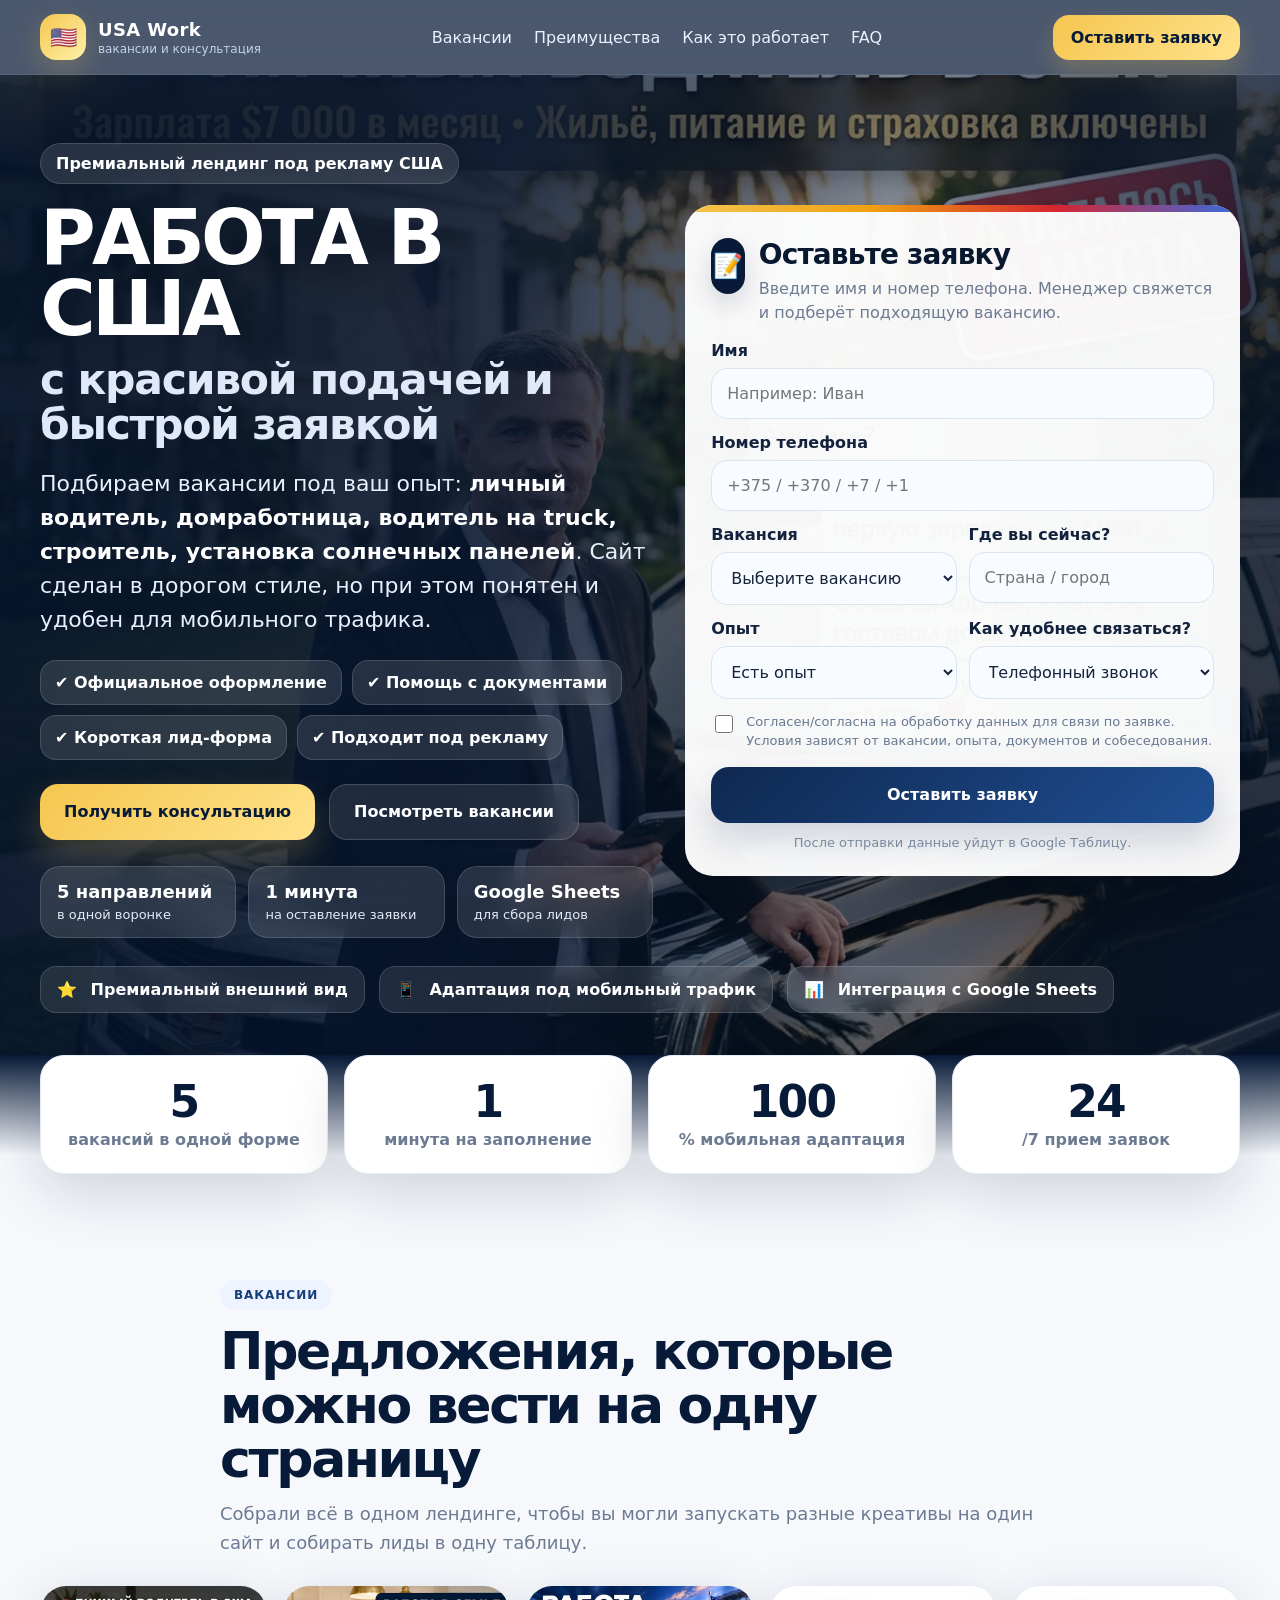
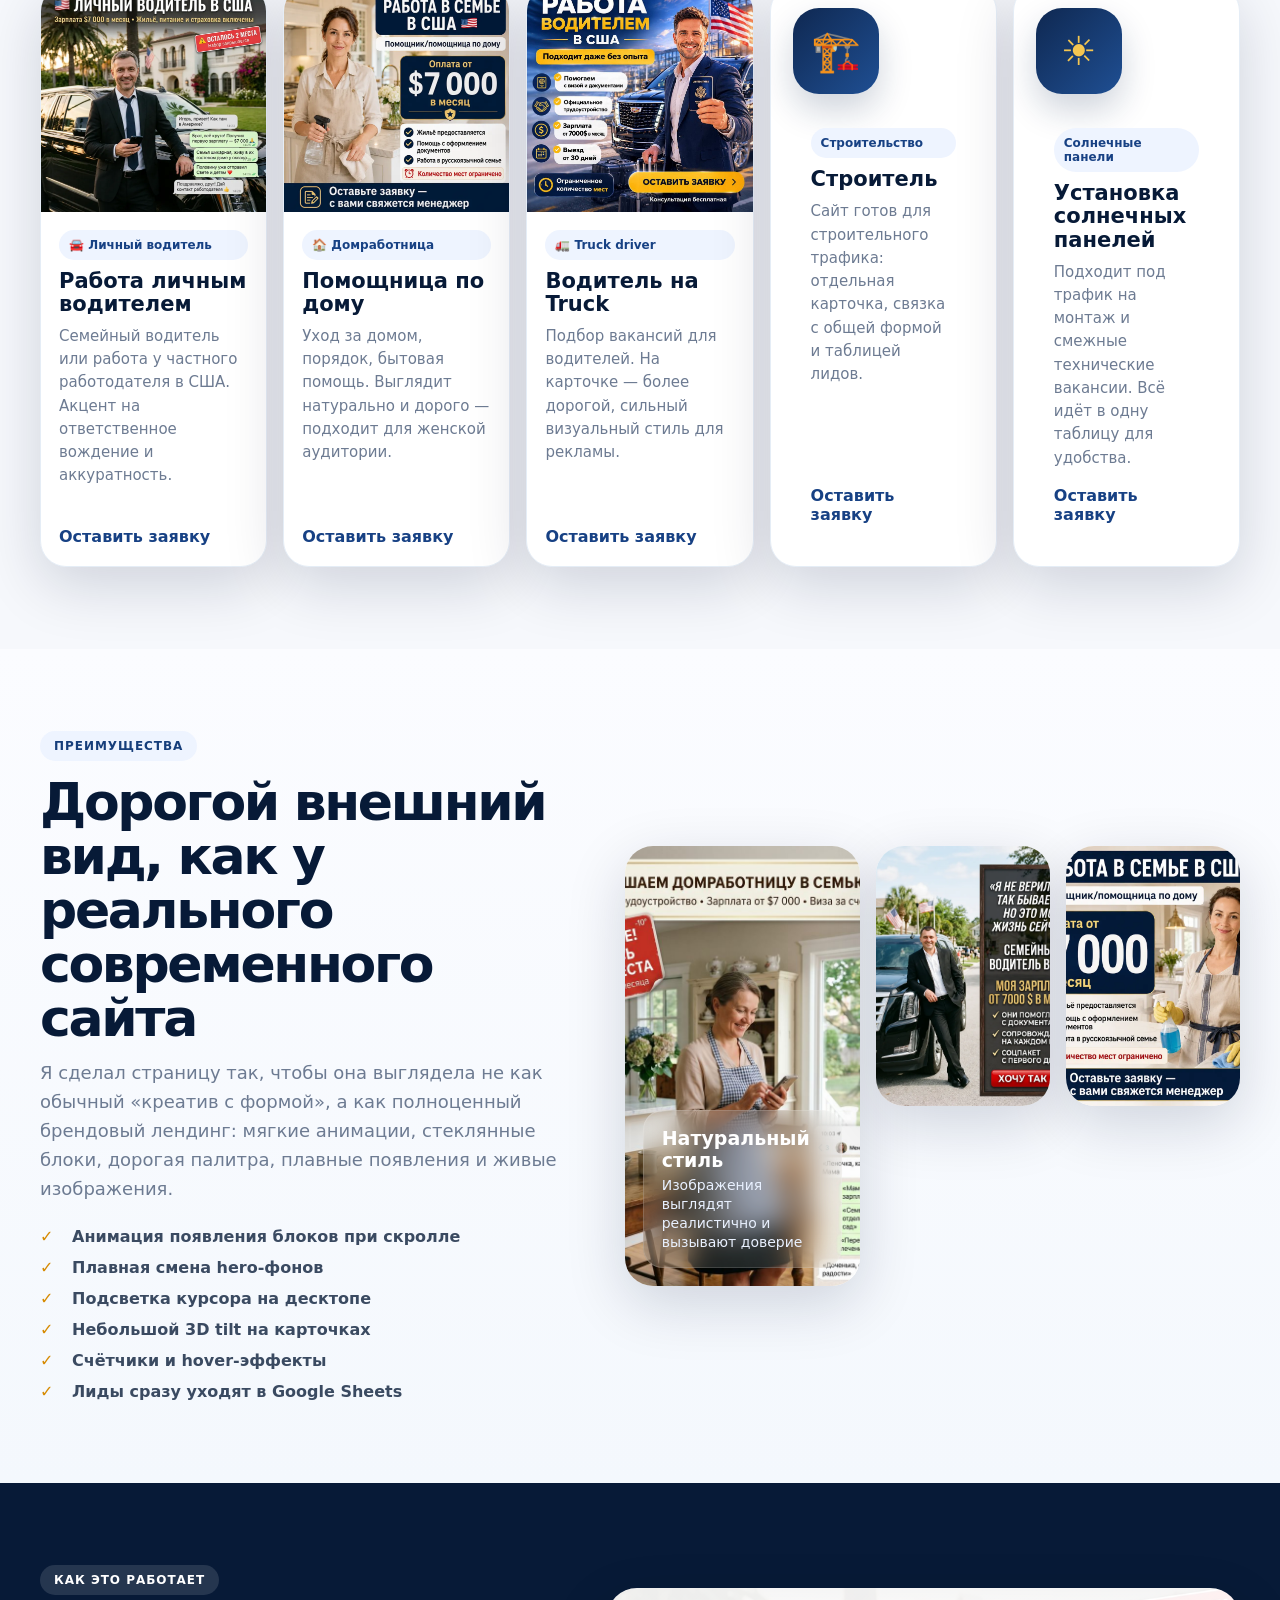
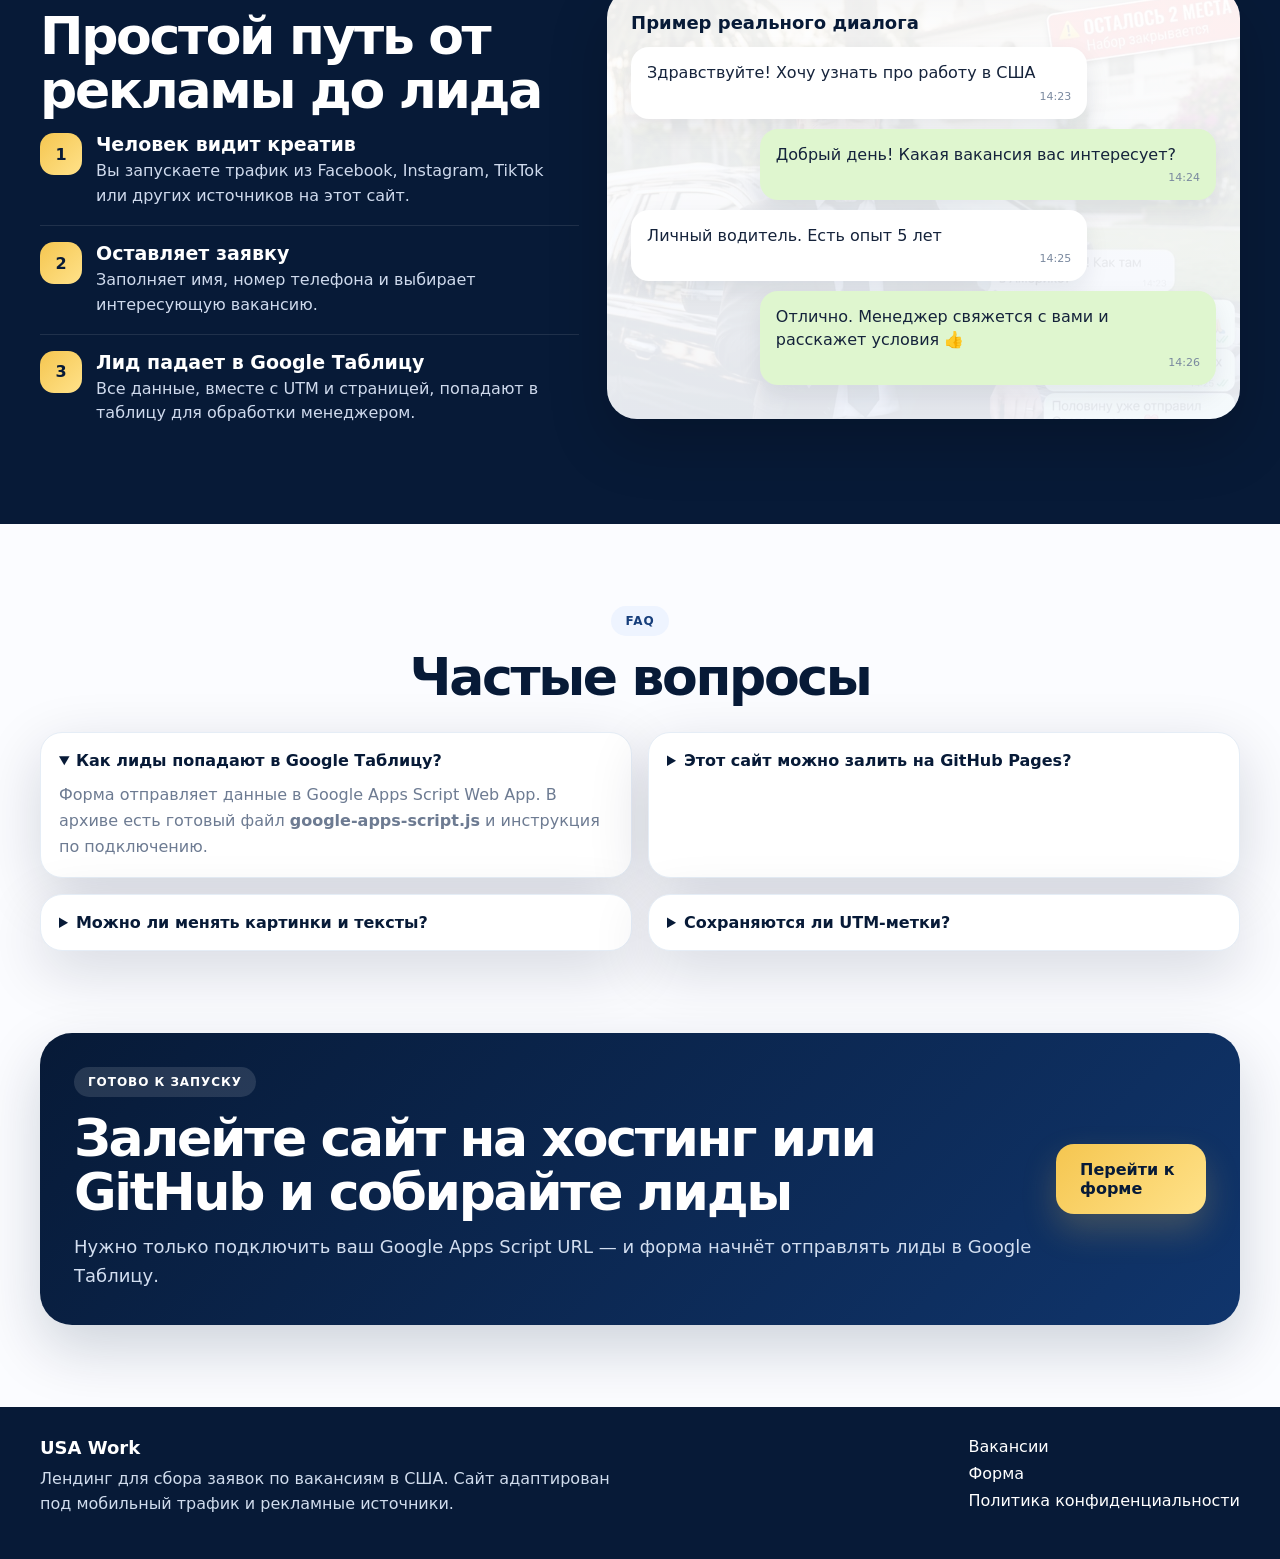
==== index.html @ 78b1ca59 "Add files via upload" ====
<!doctype html>
<html lang="ru">
<head>
  <meta charset="utf-8">
  <meta name="viewport" content="width=device-width, initial-scale=1">
  <title>USA Work — Работа в США с сопровождением</title>
  <meta name="description" content="Работа в США: личный водитель, домработница, водитель на truck, строитель, установка солнечных панелей. Оставьте заявку — менеджер свяжется с вами.">
  <meta name="theme-color" content="#071a37">
  <meta property="og:title" content="USA Work — Работа в США">
  <meta property="og:description" content="Короткая заявка: имя и телефон. Менеджер свяжется и подберёт вакансию.">
  <meta property="og:type" content="website">
  <meta property="og:image" content="assets/hero-driver-chat.webp">
  <link rel="icon" href="assets/favicon.svg" type="image/svg+xml">
  <link rel="preload" href="assets/hero-driver-chat.webp" as="image">
  <link rel="preload" href="assets/card-housekeeper-chat.jpg" as="image">
  <link rel="stylesheet" href="css/style.css">
</head>
<body>
  <div class="site-loader" id="siteLoader"><span></span></div>

  <div class="cursor-glow" aria-hidden="true"></div>

  <header class="header" id="top">
    <div class="container header-wrap">
      <a href="#top" class="logo">
        <span class="logo-icon">🇺🇸</span>
        <span class="logo-text"><strong>USA Work</strong><small>вакансии и консультация</small></span>
      </a>
      <nav class="nav desktop-only">
        <a href="#jobs">Вакансии</a>
        <a href="#about">Преимущества</a>
        <a href="#process">Как это работает</a>
        <a href="#faq">FAQ</a>
      </nav>
      <a href="#form" class="header-btn">Оставить заявку</a>
    </div>
  </header>

  <main>
    <section class="hero">
      <div class="hero-slider" aria-hidden="true">
        <div class="hero-slide active" style="background-image:url('assets/hero-driver-chat.webp')"></div>
        <div class="hero-slide" style="background-image:url('assets/card-housekeeper-chat.jpg')"></div>
        <div class="hero-slide" style="background-image:url('assets/hero-driver-board.webp')"></div>
      </div>
      <div class="hero-overlay"></div>
      <div class="container hero-grid">
        <div class="hero-copy">
          <div class="top-chip reveal">Премиальный лендинг под рекламу США</div>
          <h1 class="reveal">Работа в США<br><span>с красивой подачей и быстрой заявкой</span></h1>
          <p class="hero-text reveal">Подбираем вакансии под ваш опыт: <strong>личный водитель, домработница, водитель на truck, строитель, установка солнечных панелей</strong>. Сайт сделан в дорогом стиле, но при этом понятен и удобен для мобильного трафика.</p>

          <div class="hero-points reveal">
            <div>✔ Официальное оформление</div>
            <div>✔ Помощь с документами</div>
            <div>✔ Короткая лид-форма</div>
            <div>✔ Подходит под рекламу</div>
          </div>

          <div class="hero-actions reveal">
            <a class="btn btn-gold" href="#form">Получить консультацию</a>
            <a class="btn btn-glass" href="#jobs">Посмотреть вакансии</a>
          </div>

          <div class="hero-mini reveal">
            <div class="mini-card glass">
              <b>5 направлений</b>
              <span>в одной воронке</span>
            </div>
            <div class="mini-card glass">
              <b>1 минута</b>
              <span>на оставление заявки</span>
            </div>
            <div class="mini-card glass">
              <b>Google Sheets</b>
              <span>для сбора лидов</span>
            </div>
          </div>
        </div>

        <aside class="lead-panel reveal" id="form">
          <div class="lead-topline"></div>
          <div class="lead-head">
            <div class="lead-icon">📝</div>
            <div>
              <h2>Оставьте заявку</h2>
              <p>Введите имя и номер телефона. Менеджер свяжется и подберёт подходящую вакансию.</p>
            </div>
          </div>

          <form id="leadForm" class="lead-form" method="post" autocomplete="on">
            <div class="field">
              <label for="name">Имя</label>
              <input id="name" name="name" type="text" placeholder="Например: Иван" minlength="2" required autocomplete="name">
            </div>

            <div class="field">
              <label for="phone">Номер телефона</label>
              <input id="phone" name="phone" type="tel" placeholder="+375 / +370 / +7 / +1" minlength="7" inputmode="tel" required autocomplete="tel">
            </div>

            <div class="field field-grid">
              <div>
                <label for="job">Вакансия</label>
                <select id="job" name="job" required>
                  <option value="">Выберите вакансию</option>
                  <option>Личный водитель в США</option>
                  <option>Домработница / помощница по дому</option>
                  <option>Водитель на Truck</option>
                  <option>Строитель</option>
                  <option>Установка солнечных панелей</option>
                  <option>Нужна консультация</option>
                </select>
              </div>
              <div>
                <label for="country">Где вы сейчас?</label>
                <input id="country" name="country" type="text" placeholder="Страна / город">
              </div>
            </div>

            <div class="field field-grid">
              <div>
                <label for="experience">Опыт</label>
                <select id="experience" name="experience">
                  <option>Есть опыт</option>
                  <option>Нет опыта</option>
                  <option>Нужно уточнить</option>
                </select>
              </div>
              <div>
                <label for="messenger">Как удобнее связаться?</label>
                <select id="messenger" name="messenger">
                  <option>Телефонный звонок</option>
                  <option>WhatsApp</option>
                  <option>Telegram</option>
                </select>
              </div>
            </div>

            <input type="hidden" name="utm" id="utmField">
            <input type="hidden" name="page" id="pageField">
            <input type="hidden" name="source" id="sourceField">
            <input type="text" name="website" class="honeypot" tabindex="-1" autocomplete="off">

            <label class="consent">
              <input type="checkbox" required>
              <span>Согласен/согласна на обработку данных для связи по заявке. Условия зависят от вакансии, опыта, документов и собеседования.</span>
            </label>

            <button class="btn btn-submit" type="submit">Оставить заявку</button>
            <p class="small-note">После отправки данные уйдут в Google Таблицу.</p>
            <div class="form-message" id="formMessage" role="status"></div>
          </form>
        </aside>
      </div>

      <div class="hero-badges container">
        <div class="trust-badge reveal"><span>⭐</span> Премиальный внешний вид</div>
        <div class="trust-badge reveal"><span>📱</span> Адаптация под мобильный трафик</div>
        <div class="trust-badge reveal"><span>📊</span> Интеграция с Google Sheets</div>
      </div>
    </section>

    <section class="stats-section">
      <div class="container stats-grid">
        <div class="stat-card reveal">
          <b data-counter="5">0</b>
          <span>вакансий в одной форме</span>
        </div>
        <div class="stat-card reveal">
          <b data-counter="1">0</b>
          <span>минута на заполнение</span>
        </div>
        <div class="stat-card reveal">
          <b data-counter="100">0</b>
          <span>% мобильная адаптация</span>
        </div>
        <div class="stat-card reveal">
          <b data-counter="24">0</b>
          <span>/7 прием заявок</span>
        </div>
      </div>
    </section>

    <section class="section" id="jobs">
      <div class="container">
        <div class="section-heading reveal">
          <span class="section-label">Вакансии</span>
          <h2>Предложения, которые можно вести на одну страницу</h2>
          <p>Собрали всё в одном лендинге, чтобы вы могли запускать разные креативы на один сайт и собирать лиды в одну таблицу.</p>
        </div>

        <div class="jobs-grid">
          <article class="job-card reveal tilt-card">
            <img src="assets/card-driver-phone.webp" alt="Личный водитель в США">
            <div class="job-content">
              <span class="job-tag">🚘 Личный водитель</span>
              <h3>Работа личным водителем</h3>
              <p>Семейный водитель или работа у частного работодателя в США. Акцент на ответственное вождение и аккуратность.</p>
              <a href="#form" data-job="Личный водитель в США">Оставить заявку</a>
            </div>
          </article>

          <article class="job-card reveal tilt-card">
            <img src="assets/card-housekeeper-clean.webp" alt="Домработница в США">
            <div class="job-content">
              <span class="job-tag">🏠 Домработница</span>
              <h3>Помощница по дому</h3>
              <p>Уход за домом, порядок, бытовая помощь. Выглядит натурально и дорого — подходит для женской аудитории.</p>
              <a href="#form" data-job="Домработница / помощница по дому">Оставить заявку</a>
            </div>
          </article>

          <article class="job-card reveal tilt-card">
            <img src="assets/card-truck-premium.jpg" alt="Водитель на truck в США">
            <div class="job-content">
              <span class="job-tag">🚛 Truck driver</span>
              <h3>Водитель на Truck</h3>
              <p>Подбор вакансий для водителей. На карточке — более дорогой, сильный визуальный стиль для рекламы.</p>
              <a href="#form" data-job="Водитель на Truck">Оставить заявку</a>
            </div>
          </article>

          <article class="job-card icon-card reveal tilt-card">
            <div class="icon-sphere">🏗️</div>
            <div class="job-content">
              <span class="job-tag">Строительство</span>
              <h3>Строитель</h3>
              <p>Сайт готов для строительного трафика: отдельная карточка, связка с общей формой и таблицей лидов.</p>
              <a href="#form" data-job="Строитель">Оставить заявку</a>
            </div>
          </article>

          <article class="job-card icon-card reveal tilt-card">
            <div class="icon-sphere">☀️</div>
            <div class="job-content">
              <span class="job-tag">Солнечные панели</span>
              <h3>Установка солнечных панелей</h3>
              <p>Подходит под трафик на монтаж и смежные технические вакансии. Всё идёт в одну таблицу для удобства.</p>
              <a href="#form" data-job="Установка солнечных панелей">Оставить заявку</a>
            </div>
          </article>
        </div>
      </div>
    </section>

    <section class="section about-section" id="about">
      <div class="container about-grid">
        <div class="about-copy reveal">
          <span class="section-label">Преимущества</span>
          <h2>Дорогой внешний вид, как у реального современного сайта</h2>
          <p>Я сделал страницу так, чтобы она выглядела не как обычный «креатив с формой», а как полноценный брендовый лендинг: мягкие анимации, стеклянные блоки, дорогая палитра, плавные появления и живые изображения.</p>
          <ul class="premium-list">
            <li>Анимация появления блоков при скролле</li>
            <li>Плавная смена hero-фонов</li>
            <li>Подсветка курсора на десктопе</li>
            <li>Небольшой 3D tilt на карточках</li>
            <li>Счётчики и hover-эффекты</li>
            <li>Лиды сразу уходят в Google Sheets</li>
          </ul>
        </div>

        <div class="showcase-grid">
          <div class="showcase-card large reveal">
            <img src="assets/card-housekeeper-chat.jpg" alt="Домработница в США">
            <div class="showcase-info glass">
              <strong>Натуральный стиль</strong>
              <span>Изображения выглядят реалистично и вызывают доверие</span>
            </div>
          </div>
          <div class="showcase-card reveal">
            <img src="assets/hero-driver-board.webp" alt="Семейный водитель в США">
          </div>
          <div class="showcase-card reveal">
            <img src="assets/card-housekeeper-blue.webp" alt="Работа в семье в США">
          </div>
        </div>
      </div>
    </section>

    <section class="section process-section" id="process">
      <div class="container process-grid">
        <div class="timeline reveal">
          <span class="section-label">Как это работает</span>
          <h2>Простой путь от рекламы до лида</h2>
          <div class="timeline-item">
            <div class="step-dot">1</div>
            <div>
              <strong>Человек видит креатив</strong>
              <p>Вы запускаете трафик из Facebook, Instagram, TikTok или других источников на этот сайт.</p>
            </div>
          </div>
          <div class="timeline-item">
            <div class="step-dot">2</div>
            <div>
              <strong>Оставляет заявку</strong>
              <p>Заполняет имя, номер телефона и выбирает интересующую вакансию.</p>
            </div>
          </div>
          <div class="timeline-item">
            <div class="step-dot">3</div>
            <div>
              <strong>Лид падает в Google Таблицу</strong>
              <p>Все данные, вместе с UTM и страницей, попадают в таблицу для обработки менеджером.</p>
            </div>
          </div>
        </div>

        <div class="chat-card reveal">
          <div class="chat-head">Пример реального диалога</div>
          <div class="bubble left">Здравствуйте! Хочу узнать про работу в США <small>14:23</small></div>
          <div class="bubble right">Добрый день! Какая вакансия вас интересует? <small>14:24</small></div>
          <div class="bubble left">Личный водитель. Есть опыт 5 лет <small>14:25</small></div>
          <div class="bubble right">Отлично. Менеджер свяжется с вами и расскажет условия 👍 <small>14:26</small></div>
        </div>
      </div>
    </section>

    <section class="section faq-section" id="faq">
      <div class="container">
        <div class="section-heading reveal center">
          <span class="section-label">FAQ</span>
          <h2>Частые вопросы</h2>
        </div>
        <div class="faq-grid">
          <details class="reveal" open>
            <summary>Как лиды попадают в Google Таблицу?</summary>
            <p>Форма отправляет данные в Google Apps Script Web App. В архиве есть готовый файл <b>google-apps-script.js</b> и инструкция по подключению.</p>
          </details>
          <details class="reveal">
            <summary>Этот сайт можно залить на GitHub Pages?</summary>
            <p>Да. Сайт полностью статический. Для лидов нужен только ваш Google Apps Script URL, который вы вставляете в <b>js/config.js</b>.</p>
          </details>
          <details class="reveal">
            <summary>Можно ли менять картинки и тексты?</summary>
            <p>Да. Все изображения лежат в папке <b>assets</b>, тексты — в <b>index.html</b>. Можно быстро заменить под другой оффер.</p>
          </details>
          <details class="reveal">
            <summary>Сохраняются ли UTM-метки?</summary>
            <p>Да. Страница автоматически записывает query-параметры в поле <b>utm</b> и отправляет их вместе с заявкой.</p>
          </details>
        </div>
      </div>
    </section>

    <section class="cta-section">
      <div class="container cta-box reveal">
        <div>
          <span class="section-label light">Готово к запуску</span>
          <h2>Залейте сайт на хостинг или GitHub и собирайте лиды</h2>
          <p>Нужно только подключить ваш Google Apps Script URL — и форма начнёт отправлять лиды в Google Таблицу.</p>
        </div>
        <a href="#form" class="btn btn-gold">Перейти к форме</a>
      </div>
    </section>
  </main>

  <footer class="footer">
    <div class="container footer-wrap">
      <div>
        <b>USA Work</b>
        <p>Лендинг для сбора заявок по вакансиям в США. Сайт адаптирован под мобильный трафик и рекламные источники.</p>
      </div>
      <div class="footer-links">
        <a href="#jobs">Вакансии</a>
        <a href="#form">Форма</a>
        <a href="privacy.html">Политика конфиденциальности</a>
      </div>
    </div>
  </footer>

  <a href="#form" class="mobile-cta">Оставить заявку</a>

  <script src="js/config.js"></script>
  <script src="js/app.js"></script>
</body>
</html>
---- css/style.css ----
:root{
  --bg:#071a37;
  --bg2:#0b2348;
  --bg3:#102f5f;
  --card:#ffffff;
  --text:#15233b;
  --text-soft:#6d7b92;
  --white:#ffffff;
  --gold:#f5c650;
  --gold-2:#ffe28a;
  --line:#e5edf6;
  --danger:#d72630;
  --shadow:0 18px 60px rgba(4,21,48,.16);
  --radius:28px;
}
*{box-sizing:border-box}
html{scroll-behavior:smooth}
body{margin:0;font-family:Inter,system-ui,-apple-system,BlinkMacSystemFont,"Segoe UI",Arial,sans-serif;background:#f6f8fc;color:var(--text);overflow-x:hidden}
a{text-decoration:none;color:inherit}
img{display:block;max-width:100%}
button,input,select{font:inherit}
.container{width:min(1200px,calc(100% - 32px));margin:0 auto}
.site-loader{position:fixed;inset:0;background:linear-gradient(180deg,#081b39,#06152d);display:grid;place-items:center;z-index:9999;transition:.5s opacity,.5s visibility}.site-loader.done{opacity:0;visibility:hidden}.site-loader span{width:58px;height:58px;border-radius:50%;border:4px solid rgba(255,255,255,.2);border-top-color:var(--gold);animation:spin .9s linear infinite}
.cursor-glow{position:fixed;left:0;top:0;width:340px;height:340px;border-radius:50%;background:radial-gradient(circle,rgba(245,198,80,.12),transparent 65%);pointer-events:none;z-index:1;mix-blend-mode:screen;transform:translate(-50%,-50%);opacity:.9}
.header{position:sticky;top:0;z-index:50;background:rgba(7,26,55,.72);backdrop-filter:blur(14px);border-bottom:1px solid rgba(255,255,255,.08)}
.header-wrap{display:flex;align-items:center;justify-content:space-between;gap:16px;padding:14px 0}
.logo{display:flex;align-items:center;gap:12px;color:#fff}.logo-icon{width:46px;height:46px;border-radius:16px;background:linear-gradient(135deg,var(--gold),#fff2a9);display:grid;place-items:center;font-size:22px;color:#071a37;box-shadow:0 10px 30px rgba(245,198,80,.25)}.logo-text strong{display:block;font-size:18px;letter-spacing:.02em}.logo-text small{display:block;font-size:12px;color:#c4d1e7;margin-top:2px}
.nav{display:flex;align-items:center;gap:22px;color:#eaf1ff}.nav a{position:relative}.nav a:after{content:"";position:absolute;left:0;bottom:-6px;width:0;height:2px;background:var(--gold);transition:.25s}.nav a:hover:after{width:100%}
.header-btn{background:linear-gradient(135deg,var(--gold),var(--gold-2));color:#071a37;padding:13px 18px;border-radius:16px;font-weight:900;box-shadow:0 12px 26px rgba(245,198,80,.24);transition:.25s transform}.header-btn:hover{transform:translateY(-2px)}
.hero{position:relative;min-height:calc(100vh - 77px);overflow:hidden;padding:68px 0 30px;background:#071a37}
.hero-slider,.hero-overlay{position:absolute;inset:0}.hero-slide{position:absolute;inset:0;background-size:cover;background-position:center;opacity:0;transform:scale(1.06);transition:opacity 1s ease,transform 7s ease}.hero-slide.active{opacity:1;transform:scale(1.0)}
.hero-overlay{background:linear-gradient(92deg,rgba(5,20,43,.94) 0%,rgba(6,21,46,.86) 40%,rgba(6,21,46,.48) 68%,rgba(6,21,46,.84) 100%),radial-gradient(circle at 17% 22%,rgba(245,198,80,.18),transparent 28%),radial-gradient(circle at 90% 12%,rgba(255,255,255,.08),transparent 20%)}
.hero-grid,.hero-badges,.header,.footer,.mobile-cta,.stats-section,.section,.cta-section{position:relative;z-index:2}
.hero-grid{display:grid;grid-template-columns:1.05fr .95fr;gap:32px;align-items:center;padding-bottom:28px}
.top-chip{display:inline-flex;padding:10px 15px;border-radius:999px;background:rgba(255,255,255,.12);border:1px solid rgba(255,255,255,.14);backdrop-filter:blur(12px);color:#fff;font-weight:800;margin-bottom:18px}
.hero-copy h1{margin:0;color:#fff;font-size:clamp(40px,6vw,76px);line-height:.94;letter-spacing:-.05em;text-transform:uppercase;text-shadow:0 12px 40px rgba(0,0,0,.22)}
.hero-copy h1 span{display:block;color:#dfe9f9;font-size:.56em;line-height:1.06;margin-top:12px;font-weight:700;letter-spacing:-.03em;text-transform:none}
.hero-text{max-width:700px;color:#e9f0fd;font-size:clamp(17px,2.1vw,22px);line-height:1.55;margin:20px 0 22px}.hero-text strong{color:#fff}
.hero-points{display:flex;flex-wrap:wrap;gap:10px;margin:0 0 24px}.hero-points div{padding:12px 14px;border-radius:16px;background:rgba(255,255,255,.12);border:1px solid rgba(255,255,255,.14);color:#fff;font-weight:800;backdrop-filter:blur(10px)}
.hero-actions{display:flex;flex-wrap:wrap;gap:14px;align-items:center}
.btn{display:inline-flex;align-items:center;justify-content:center;gap:8px;border:none;border-radius:18px;padding:16px 24px;font-weight:900;cursor:pointer;transition:.25s transform,.25s box-shadow,.25s background;min-height:56px}
.btn-gold{background:linear-gradient(135deg,var(--gold),var(--gold-2));color:#071a37;box-shadow:0 16px 34px rgba(245,198,80,.22)}.btn-gold:hover{transform:translateY(-2px);box-shadow:0 22px 40px rgba(245,198,80,.3)}
.btn-glass{background:rgba(255,255,255,.1);border:1px solid rgba(255,255,255,.16);backdrop-filter:blur(12px);color:#fff}
.hero-mini{display:grid;grid-template-columns:repeat(3,1fr);gap:12px;margin-top:26px;max-width:760px}.glass{background:rgba(255,255,255,.12);border:1px solid rgba(255,255,255,.14);backdrop-filter:blur(14px)}.mini-card{padding:14px 16px;border-radius:20px;color:#fff}.mini-card b{display:block;font-size:18px;margin-bottom:2px}.mini-card span{font-size:13px;color:#e3ebfa}
.lead-panel{background:rgba(255,255,255,.96);border-radius:var(--radius);box-shadow:0 28px 70px rgba(0,0,0,.28);overflow:hidden;color:var(--text);position:relative}
.lead-topline{height:7px;background:linear-gradient(90deg,var(--gold),#f0a012,#d72630,#356ce1)}
.lead-head{display:flex;gap:14px;align-items:flex-start;padding:26px 26px 8px}.lead-icon{width:56px;height:56px;border-radius:18px;background:#071a37;color:var(--gold);display:grid;place-items:center;font-size:24px;box-shadow:0 10px 26px rgba(7,26,55,.16)}.lead-head h2{margin:0;font-size:28px;color:#08182e;letter-spacing:-.03em}.lead-head p{margin:6px 0 0;color:var(--text-soft);line-height:1.5}
.lead-form{padding:8px 26px 26px}.field{margin:0 0 14px}.field label{display:block;font-weight:900;margin-bottom:8px;color:#13233d}.field input,.field select{width:100%;background:#f8fbff;border:1px solid #dbe5f0;border-radius:16px;padding:15px 15px;color:var(--text);transition:.2s border,.2s box-shadow,.2s background;outline:none}.field input:focus,.field select:focus{border-color:#356ce1;box-shadow:0 0 0 4px rgba(53,108,225,.13);background:#fff}.field-grid{display:grid;grid-template-columns:1fr 1fr;gap:12px}.honeypot{position:absolute!important;left:-9999px;opacity:0;pointer-events:none}
.consent{display:flex;gap:10px;align-items:flex-start;color:#687991;font-size:13px;line-height:1.45;margin:14px 0 16px}.consent input{width:18px;height:18px;accent-color:#08182e;margin-top:2px;flex:0 0 auto}
.btn-submit{width:100%;background:linear-gradient(135deg,#0f2851,#1f4f93);color:#fff;box-shadow:0 16px 34px rgba(15,40,81,.18)}.btn-submit:hover{transform:translateY(-2px)}
.small-note{font-size:13px;color:#7a899f;text-align:center;margin:12px 0 0}.form-message{display:none;margin-top:12px;padding:13px 14px;border-radius:15px;font-weight:800;line-height:1.4}.form-message.show{display:block}.form-message.ok{background:#ebf8ef;color:#1b6d39}.form-message.err{background:#fff0f1;color:#a12129}
.hero-badges{display:flex;flex-wrap:wrap;gap:14px;padding-bottom:12px}.trust-badge{padding:13px 16px;border-radius:16px;background:rgba(255,255,255,.1);border:1px solid rgba(255,255,255,.14);backdrop-filter:blur(12px);color:#fff;font-weight:800}.trust-badge span{margin-right:8px}
.stats-section{padding:0 0 24px;background:linear-gradient(180deg,#071a37 0,#f6f8fc 100px)}
.stats-grid{display:grid;grid-template-columns:repeat(4,1fr);gap:16px}.stat-card{padding:24px;border-radius:24px;background:#fff;box-shadow:var(--shadow);border:1px solid var(--line);text-align:center}.stat-card b{display:block;font-size:44px;line-height:1;color:#071a37;letter-spacing:-.04em}.stat-card span{display:block;margin-top:6px;color:var(--text-soft);font-weight:700}
.section{padding:82px 0}.section-heading{max-width:840px;margin:0 auto 28px}.section-heading.center{text-align:center}.section-label{display:inline-block;padding:8px 14px;border-radius:999px;background:#eef4ff;color:#163e7b;font-weight:900;margin-bottom:14px;text-transform:uppercase;font-size:12px;letter-spacing:.08em}.section-label.light{background:rgba(255,255,255,.12);color:#fff}.section-heading h2,.about-copy h2,.timeline h2,.cta-box h2{margin:0;color:#071a37;font-size:clamp(32px,4.4vw,52px);line-height:1.04;letter-spacing:-.045em}.section-heading p,.about-copy p,.timeline>p,.cta-box p{margin:14px 0 0;color:var(--text-soft);font-size:18px;line-height:1.6}
.jobs-grid{display:grid;grid-template-columns:repeat(5,1fr);gap:16px}.job-card{background:#fff;border:1px solid var(--line);box-shadow:var(--shadow);border-radius:26px;overflow:hidden;display:flex;flex-direction:column;min-height:100%;transform-style:preserve-3d;transition:transform .25s, box-shadow .25s}.job-card:hover{box-shadow:0 26px 64px rgba(6,22,47,.17)}.job-card img{aspect-ratio:1/1;object-fit:cover}.job-content{padding:18px 18px 20px;display:flex;flex-direction:column;flex:1}.job-tag{display:inline-block;padding:8px 10px;border-radius:999px;background:#eef4ff;color:#174184;font-weight:900;font-size:12px;margin-bottom:10px}.job-content h3{margin:0 0 9px;font-size:21px;line-height:1.1;color:#071a37}.job-content p{margin:0;color:var(--text-soft);line-height:1.55;font-size:15px}.job-content a{margin-top:auto;padding-top:16px;font-weight:900;color:#174184}
.icon-card{justify-content:flex-start;padding:22px}.icon-sphere{width:86px;height:86px;border-radius:26px;background:linear-gradient(135deg,#0f2851,#1f4f93);color:var(--gold);display:grid;place-items:center;font-size:40px;box-shadow:0 16px 34px rgba(15,40,81,.2);margin-bottom:16px}
.about-section{background:linear-gradient(180deg,#fbfcff,#f4f8fd)}
.about-grid{display:grid;grid-template-columns:.95fr 1.05fr;gap:28px;align-items:center}.premium-list{padding:0;margin:24px 0 0;list-style:none;display:grid;gap:12px}.premium-list li{padding-left:32px;position:relative;color:#3a4a61;font-weight:700}.premium-list li:before{content:"✓";position:absolute;left:0;top:0;color:#d68a00;font-weight:900}
.showcase-grid{display:grid;grid-template-columns:1.15fr .85fr .85fr;gap:16px}.showcase-card{position:relative;border-radius:28px;overflow:hidden;box-shadow:var(--shadow);background:#fff;min-height:260px}.showcase-card.large{min-height:440px;grid-row:span 2}.showcase-card img{width:100%;height:100%;object-fit:cover}.showcase-info{position:absolute;left:18px;right:18px;bottom:18px;padding:16px 18px;border-radius:20px;color:#fff}.showcase-info strong{display:block;font-size:19px;margin-bottom:4px}.showcase-info span{font-size:14px;color:#e9f1ff}
.process-section{background:#071a37;color:#fff}.process-grid{display:grid;grid-template-columns:.92fr 1.08fr;gap:28px;align-items:center}.timeline h2{color:#fff}.timeline .section-label{background:rgba(255,255,255,.12);color:#fff}.timeline-item{display:flex;gap:14px;align-items:flex-start;padding:16px 0;border-bottom:1px solid rgba(255,255,255,.1)}.timeline-item:last-child{border-bottom:none}.step-dot{width:42px;height:42px;border-radius:14px;background:linear-gradient(135deg,var(--gold),var(--gold-2));color:#071a37;font-weight:900;display:grid;place-items:center;flex:0 0 auto}.timeline-item strong{display:block;font-size:19px;margin-bottom:4px}.timeline-item p{margin:0;color:#cfdaed;line-height:1.55}
.chat-card{padding:24px;border-radius:30px;background:linear-gradient(180deg,#fff,#f6f9ff);color:var(--text);box-shadow:0 24px 60px rgba(0,0,0,.2);position:relative;overflow:hidden}.chat-card:before{content:"";position:absolute;inset:0;background:url('../assets/card-driver-phone.webp') center/cover no-repeat;opacity:.07;transform:scale(1.06)}.chat-head{position:relative;font-size:18px;font-weight:900;margin-bottom:14px;color:#071a37}.bubble{position:relative;max-width:78%;padding:14px 16px;border-radius:18px;line-height:1.45;margin:10px 0;box-shadow:0 10px 24px rgba(7,26,55,.08)}.bubble small{display:block;font-size:11px;color:#7a899f;text-align:right;margin-top:4px}.bubble.left{background:#ffffff}.bubble.right{background:#dff6cf;margin-left:auto}
.faq-section{background:#fbfcff}.faq-grid{display:grid;grid-template-columns:repeat(2,1fr);gap:16px}.faq-grid details{background:#fff;border:1px solid var(--line);border-radius:22px;padding:18px 18px;box-shadow:var(--shadow)}.faq-grid summary{cursor:pointer;font-weight:900;color:#071a37}.faq-grid p{margin:12px 0 0;color:var(--text-soft);line-height:1.6}
.cta-section{padding:0 0 82px;background:#fbfcff}.cta-box{background:linear-gradient(135deg,#071a37,#10356c);border-radius:32px;padding:34px 34px;display:flex;align-items:center;justify-content:space-between;gap:20px;color:#fff;box-shadow:0 24px 60px rgba(7,26,55,.18)}.cta-box h2{color:#fff}.cta-box p{color:#d2def0}.footer{background:#071a37;color:#d0dced;padding:30px 0 42px}.footer-wrap{display:flex;align-items:flex-start;justify-content:space-between;gap:26px}.footer b{display:block;color:#fff;font-size:18px;margin-bottom:8px}.footer p{max-width:580px;line-height:1.6;margin:0}.footer-links{display:grid;gap:8px}.footer-links a{color:#fff}
.mobile-cta{display:none;position:fixed;left:12px;right:12px;bottom:12px;z-index:60;background:linear-gradient(135deg,var(--gold),var(--gold-2));padding:16px 18px;border-radius:18px;color:#071a37;font-weight:900;text-align:center;box-shadow:0 18px 34px rgba(245,198,80,.28)}
.reveal{opacity:0;transform:translateY(28px);transition:opacity .75s ease,transform .75s ease}.reveal.visible{opacity:1;transform:none}
@keyframes spin{to{transform:rotate(360deg)}}
@media (max-width:1140px){.hero-grid,.about-grid,.process-grid{grid-template-columns:1fr}.jobs-grid{grid-template-columns:repeat(3,1fr)}.showcase-grid{grid-template-columns:1fr 1fr}.showcase-card.large{grid-row:auto;min-height:360px}.hero-mini{grid-template-columns:1fr 1fr 1fr}}
@media (max-width:860px){.desktop-only{display:none}.header-wrap{padding:12px 0}.hero{padding-top:42px}.hero-grid{gap:24px}.hero-mini{grid-template-columns:1fr}.stats-grid,.faq-grid,.jobs-grid,.hero-mini,.field-grid,.showcase-grid{grid-template-columns:1fr 1fr}.cta-box,.footer-wrap{flex-direction:column;align-items:flex-start}.hero-copy h1{font-size:52px}.hero-badges{padding-top:8px}.lead-head{padding:22px 22px 6px}.lead-form{padding:8px 22px 22px}}
@media (max-width:640px){.cursor-glow{display:none}.container{width:min(100% - 24px,1200px)}.header-btn{display:none}.hero{min-height:auto;padding-top:32px;padding-bottom:20px}.hero-copy h1{font-size:40px}.hero-text{font-size:17px}.hero-points div,.trust-badge{width:100%}.jobs-grid,.stats-grid,.faq-grid,.field-grid,.showcase-grid{grid-template-columns:1fr}.hero-actions .btn{width:100%}.hero-mini{grid-template-columns:1fr}.section{padding:62px 0}.lead-head h2{font-size:24px}.lead-head,.lead-form{padding-left:18px;padding-right:18px}.showcase-card.large{min-height:300px}.mobile-cta{display:block}body{padding-bottom:82px}.stat-card b{font-size:38px}}
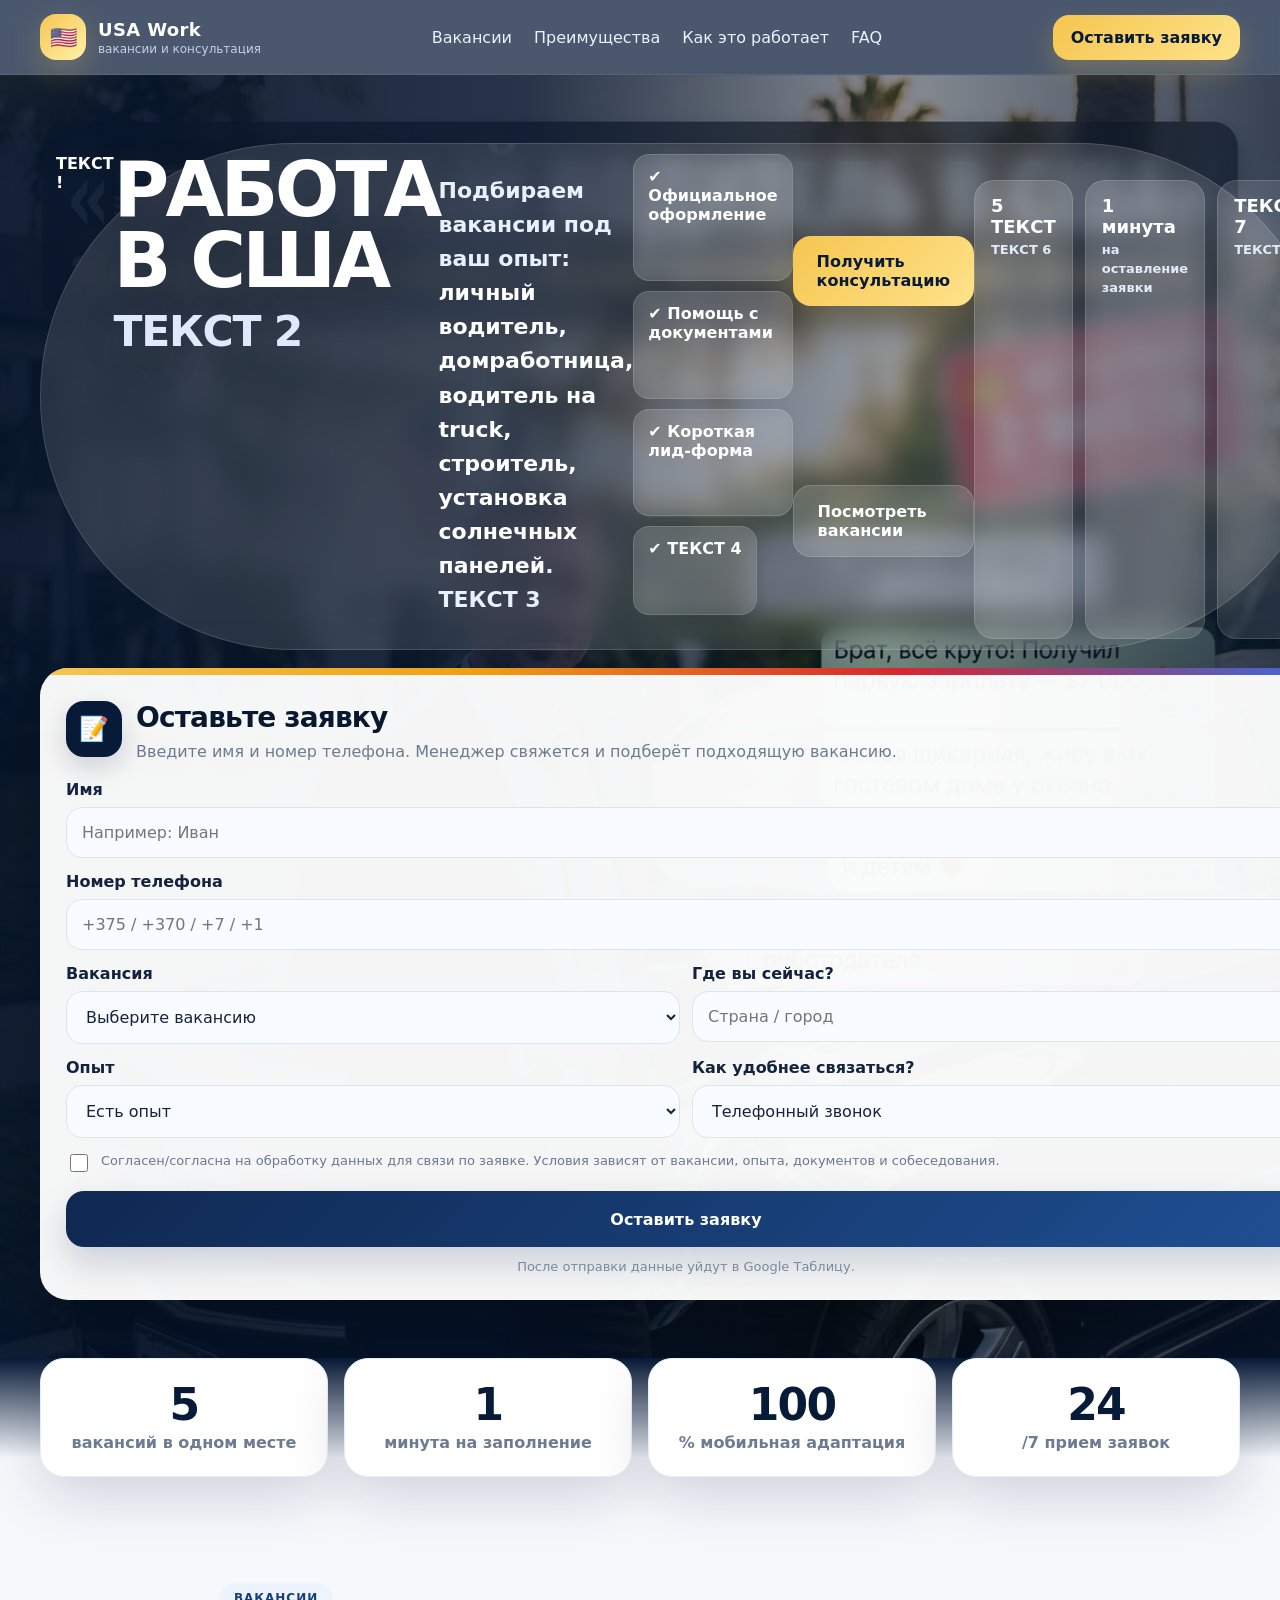
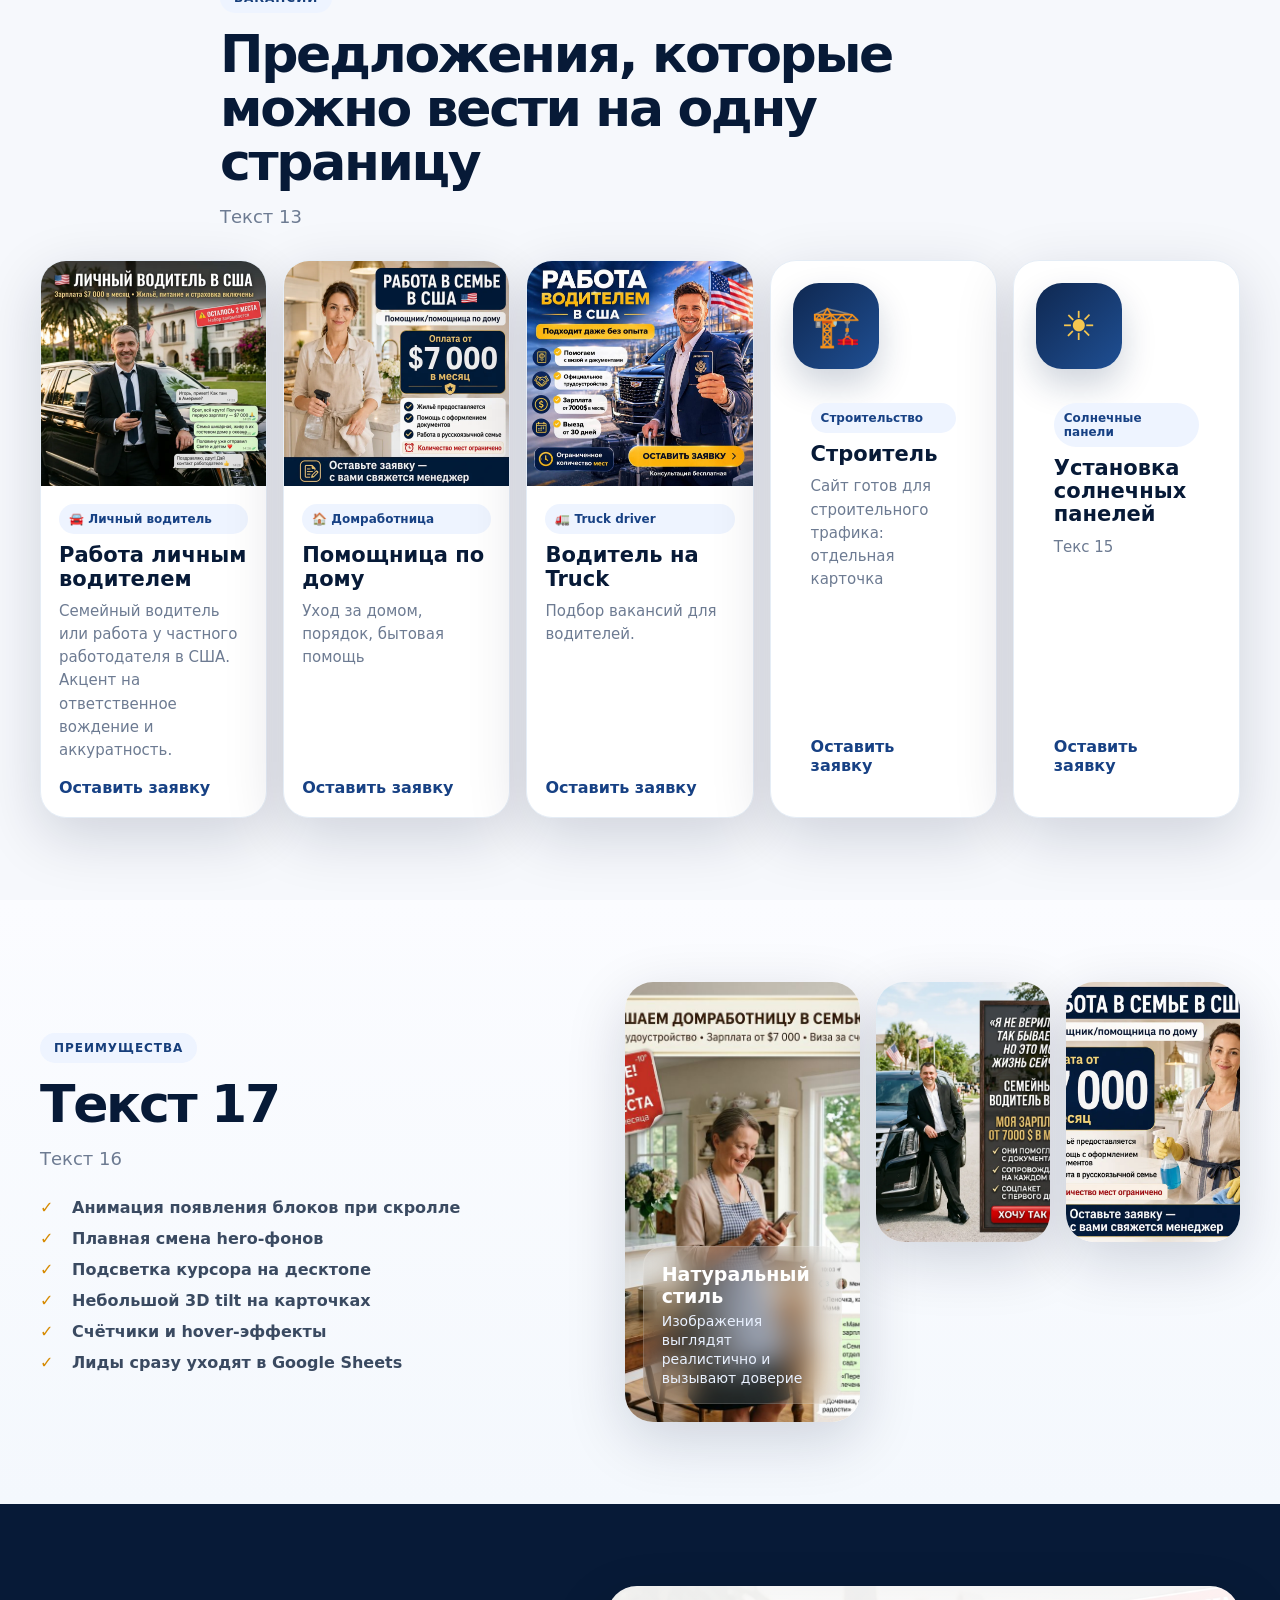
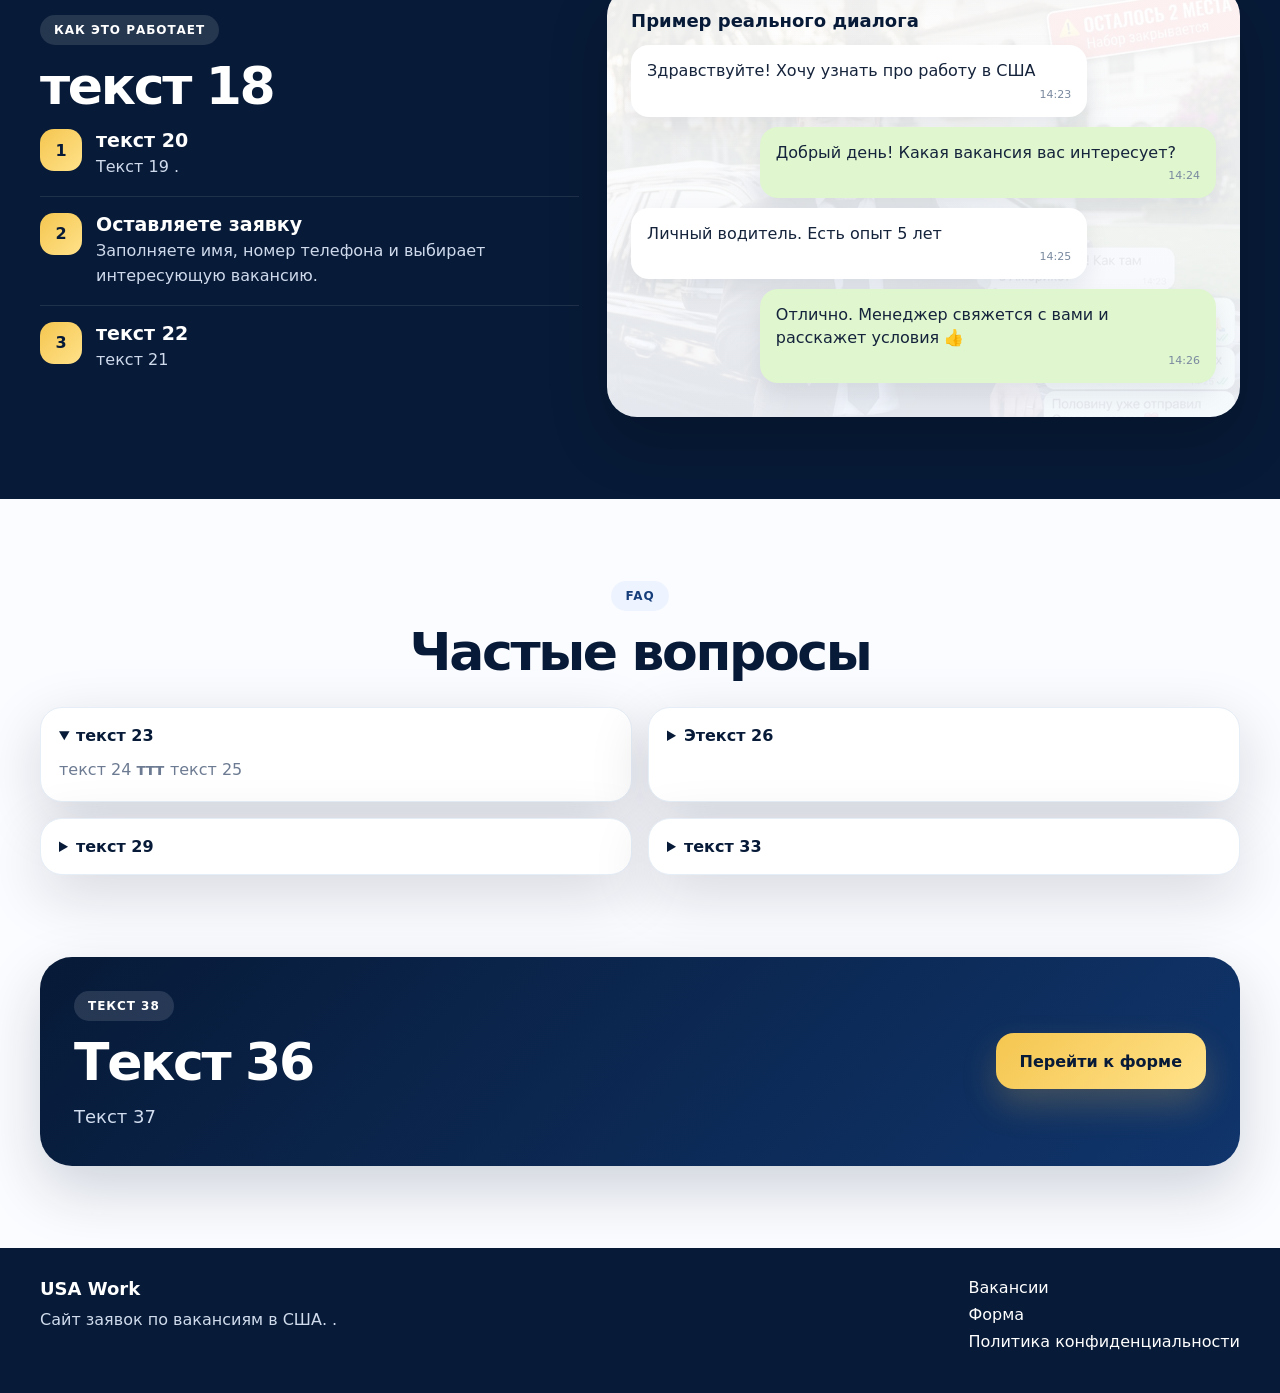
==== commit 8bc2a911: "Update index.html" ====
--- a/index.html
+++ b/index.html
@@ -46,15 +46,15 @@
       <div class="hero-overlay"></div>
       <div class="container hero-grid">
         <div class="hero-copy">
-          <div class="top-chip reveal">Премиальный лендинг под рекламу США</div>
-          <h1 class="reveal">Работа в США<br><span>с красивой подачей и быстрой заявкой</span></h1>
-          <p class="hero-text reveal">Подбираем вакансии под ваш опыт: <strong>личный водитель, домработница, водитель на truck, строитель, установка солнечных панелей</strong>. Сайт сделан в дорогом стиле, но при этом понятен и удобен для мобильного трафика.</p>
+          <div class="top-chip reveal">ТЕКСТ ! </di>
+          <h1 class="reveal">Работа в США<br><span>ТЕКСТ 2 </span></h1>
+          <p class="hero-text reveal">Подбираем вакансии под ваш опыт: <strong>личный водитель, домработница, водитель на truck, строитель, установка солнечных панелей</strong>. ТЕКСТ 3 </p>
 
           <div class="hero-points reveal">
             <div>✔ Официальное оформление</div>
             <div>✔ Помощь с документами</div>
             <div>✔ Короткая лид-форма</div>
-            <div>✔ Подходит под рекламу</div>
+            <div>✔ ТЕКСТ 4 </div>
           </div>
 
           <div class="hero-actions reveal">
@@ -64,16 +64,16 @@
 
           <div class="hero-mini reveal">
             <div class="mini-card glass">
-              <b>5 направлений</b>
-              <span>в одной воронке</span>
+              <b>5 ТЕКСТ </b>
+              <span> ТЕКСТ 6 </span>
             </div>
             <div class="mini-card glass">
               <b>1 минута</b>
               <span>на оставление заявки</span>
             </div>
             <div class="mini-card glass">
-              <b>Google Sheets</b>
-              <span>для сбора лидов</span>
+              <b> ТЕКСТ 7 </b>
+              <span> ТЕКСТ 8 </span>
             </div>
           </div>
         </div>
@@ -155,9 +155,9 @@
       </div>
 
       <div class="hero-badges container">
-        <div class="trust-badge reveal"><span>⭐</span> Премиальный внешний вид</div>
-        <div class="trust-badge reveal"><span>📱</span> Адаптация под мобильный трафик</div>
-        <div class="trust-badge reveal"><span>📊</span> Интеграция с Google Sheets</div>
+        <div class="trust-badge reveal"><span>⭐</span> ТЕКСТ 11 </div>
+        <div class="trust-badge reveal"><span>📱</span> ТЕКСТ 10 </div>
+        <div class="trust-badge reveal"><span>📊</span> ТЕКСТ 12 </div>
       </div>
     </section>
 
@@ -165,7 +165,7 @@
       <div class="container stats-grid">
         <div class="stat-card reveal">
           <b data-counter="5">0</b>
-          <span>вакансий в одной форме</span>
+          <span>вакансий в одном месте </span>
         </div>
         <div class="stat-card reveal">
           <b data-counter="1">0</b>
@@ -187,7 +187,7 @@
         <div class="section-heading reveal">
           <span class="section-label">Вакансии</span>
           <h2>Предложения, которые можно вести на одну страницу</h2>
-          <p>Собрали всё в одном лендинге, чтобы вы могли запускать разные креативы на один сайт и собирать лиды в одну таблицу.</p>
+          <p> Текст 13 </p>
         </div>
 
         <div class="jobs-grid">
@@ -206,7 +206,7 @@
             <div class="job-content">
               <span class="job-tag">🏠 Домработница</span>
               <h3>Помощница по дому</h3>
-              <p>Уход за домом, порядок, бытовая помощь. Выглядит натурально и дорого — подходит для женской аудитории.</p>
+              <p>Уход за домом, порядок, бытовая помощь </p>
               <a href="#form" data-job="Домработница / помощница по дому">Оставить заявку</a>
             </div>
           </article>
@@ -216,7 +216,7 @@
             <div class="job-content">
               <span class="job-tag">🚛 Truck driver</span>
               <h3>Водитель на Truck</h3>
-              <p>Подбор вакансий для водителей. На карточке — более дорогой, сильный визуальный стиль для рекламы.</p>
+              <p>Подбор вакансий для водителей. </p>
               <a href="#form" data-job="Водитель на Truck">Оставить заявку</a>
             </div>
           </article>
@@ -226,7 +226,7 @@
             <div class="job-content">
               <span class="job-tag">Строительство</span>
               <h3>Строитель</h3>
-              <p>Сайт готов для строительного трафика: отдельная карточка, связка с общей формой и таблицей лидов.</p>
+              <p>Сайт готов для строительного трафика: отдельная карточка</p>
               <a href="#form" data-job="Строитель">Оставить заявку</a>
             </div>
           </article>
@@ -236,7 +236,7 @@
             <div class="job-content">
               <span class="job-tag">Солнечные панели</span>
               <h3>Установка солнечных панелей</h3>
-              <p>Подходит под трафик на монтаж и смежные технические вакансии. Всё идёт в одну таблицу для удобства.</p>
+              <p>Текс 15 </p>
               <a href="#form" data-job="Установка солнечных панелей">Оставить заявку</a>
             </div>
           </article>
@@ -248,8 +248,8 @@
       <div class="container about-grid">
         <div class="about-copy reveal">
           <span class="section-label">Преимущества</span>
-          <h2>Дорогой внешний вид, как у реального современного сайта</h2>
-          <p>Я сделал страницу так, чтобы она выглядела не как обычный «креатив с формой», а как полноценный брендовый лендинг: мягкие анимации, стеклянные блоки, дорогая палитра, плавные появления и живые изображения.</p>
+          <h2>Текст 17 </h2>
+          <p>Текст 16</p>
           <ul class="premium-list">
             <li>Анимация появления блоков при скролле</li>
             <li>Плавная смена hero-фонов</li>
@@ -282,26 +282,26 @@
       <div class="container process-grid">
         <div class="timeline reveal">
           <span class="section-label">Как это работает</span>
-          <h2>Простой путь от рекламы до лида</h2>
+          <h2>текст 18 </h2>
           <div class="timeline-item">
             <div class="step-dot">1</div>
             <div>
-              <strong>Человек видит креатив</strong>
-              <p>Вы запускаете трафик из Facebook, Instagram, TikTok или других источников на этот сайт.</p>
+              <strong>текст 20 </strong>
+              <p>Текст 19 .</p>
             </div>
           </div>
           <div class="timeline-item">
             <div class="step-dot">2</div>
             <div>
-              <strong>Оставляет заявку</strong>
-              <p>Заполняет имя, номер телефона и выбирает интересующую вакансию.</p>
+              <strong>Оставляете заявку</strong>
+              <p>Заполняете имя, номер телефона и выбирает интересующую вакансию.</p>
             </div>
           </div>
           <div class="timeline-item">
             <div class="step-dot">3</div>
             <div>
-              <strong>Лид падает в Google Таблицу</strong>
-              <p>Все данные, вместе с UTM и страницей, попадают в таблицу для обработки менеджером.</p>
+              <strong>текст 22</strong>
+              <p>текст 21 </p>
             </div>
           </div>
         </div>
@@ -324,20 +324,20 @@
         </div>
         <div class="faq-grid">
           <details class="reveal" open>
-            <summary>Как лиды попадают в Google Таблицу?</summary>
-            <p>Форма отправляет данные в Google Apps Script Web App. В архиве есть готовый файл <b>google-apps-script.js</b> и инструкция по подключению.</p>
+            <summary>текст 23</summary>
+            <p>текст 24 <b>ттт </b> текст 25</p>
           </details>
           <details class="reveal">
-            <summary>Этот сайт можно залить на GitHub Pages?</summary>
-            <p>Да. Сайт полностью статический. Для лидов нужен только ваш Google Apps Script URL, который вы вставляете в <b>js/config.js</b>.</p>
+            <summary>Этекст 26 </summary>
+            <p>текст 27  <b>текст 28 </b>.</p>
           </details>
           <details class="reveal">
-            <summary>Можно ли менять картинки и тексты?</summary>
-            <p>Да. Все изображения лежат в папке <b>assets</b>, тексты — в <b>index.html</b>. Можно быстро заменить под другой оффер.</p>
+            <summary>текст 29</summary>
+            <p> текст 30 <b>assets</b> текст 31 <b>index.html</b>. текст 32 </p>
           </details>
           <details class="reveal">
-            <summary>Сохраняются ли UTM-метки?</summary>
-            <p>Да. Страница автоматически записывает query-параметры в поле <b>utm</b> и отправляет их вместе с заявкой.</p>
+            <summary>текст 33 </summary>
+            <p>текст 34  <b>utm</b> текст 35 </p>
           </details>
         </div>
       </div>
@@ -346,9 +346,9 @@
     <section class="cta-section">
       <div class="container cta-box reveal">
         <div>
-          <span class="section-label light">Готово к запуску</span>
-          <h2>Залейте сайт на хостинг или GitHub и собирайте лиды</h2>
-          <p>Нужно только подключить ваш Google Apps Script URL — и форма начнёт отправлять лиды в Google Таблицу.</p>
+          <span class="section-label light">Текст 38 </span>
+          <h2>Текст 36</h2>
+          <p>Текст 37</p>
         </div>
         <a href="#form" class="btn btn-gold">Перейти к форме</a>
       </div>
@@ -359,7 +359,7 @@
     <div class="container footer-wrap">
       <div>
         <b>USA Work</b>
-        <p>Лендинг для сбора заявок по вакансиям в США. Сайт адаптирован под мобильный трафик и рекламные источники.</p>
+        <p>Сайт заявок по вакансиям в США. .</p>
       </div>
       <div class="footer-links">
         <a href="#jobs">Вакансии</a>
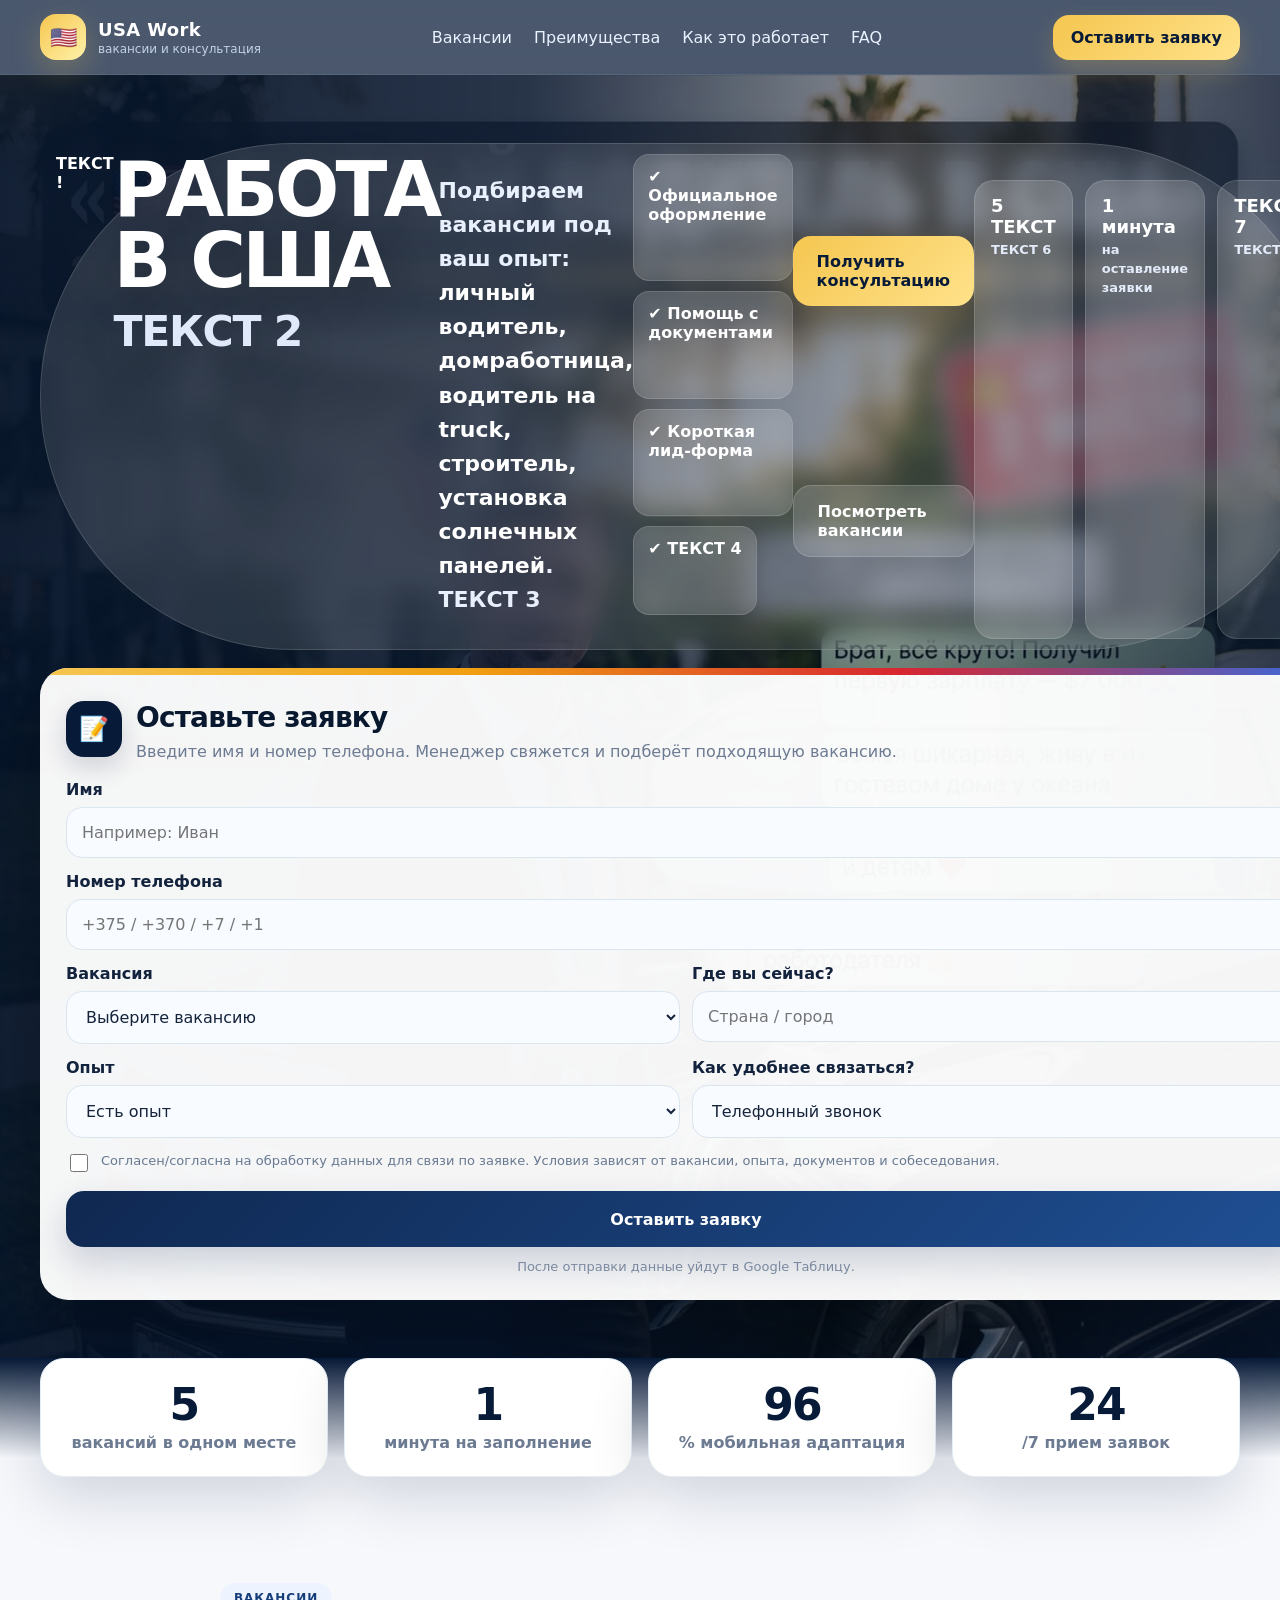
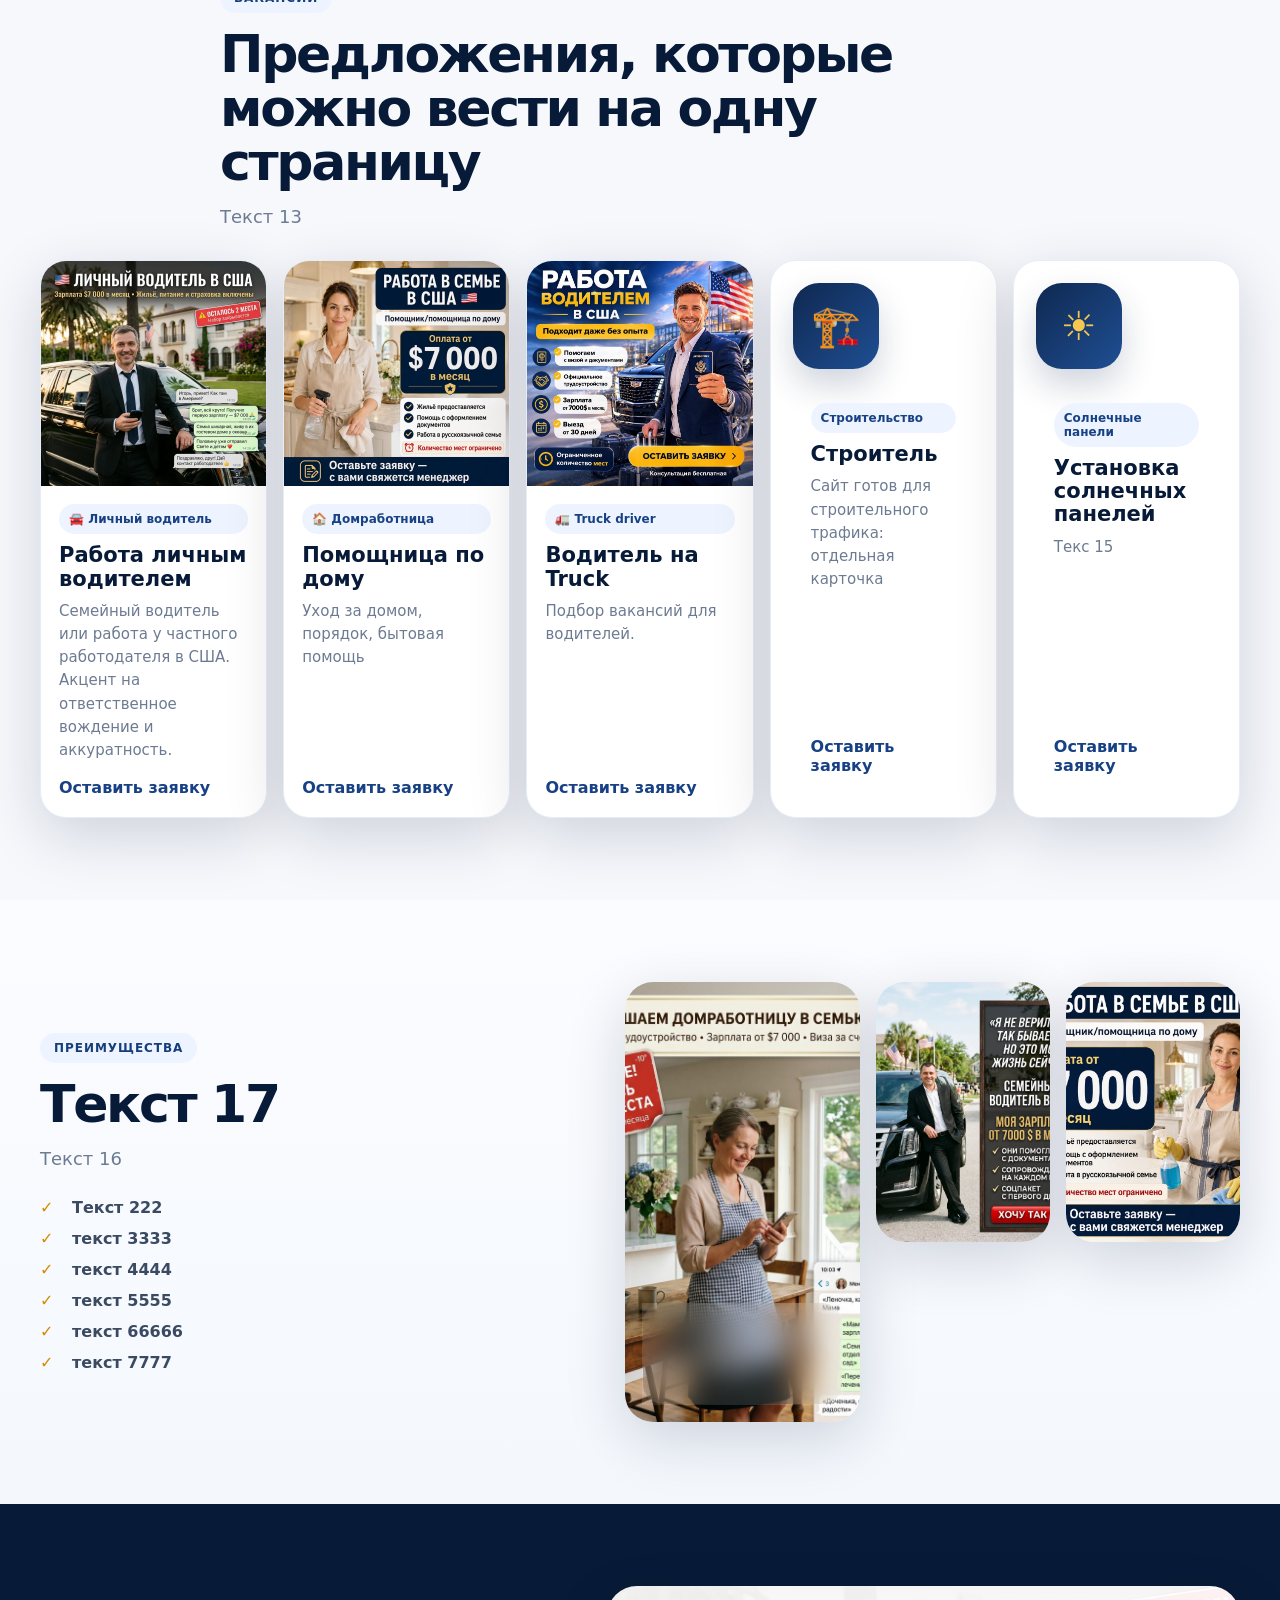
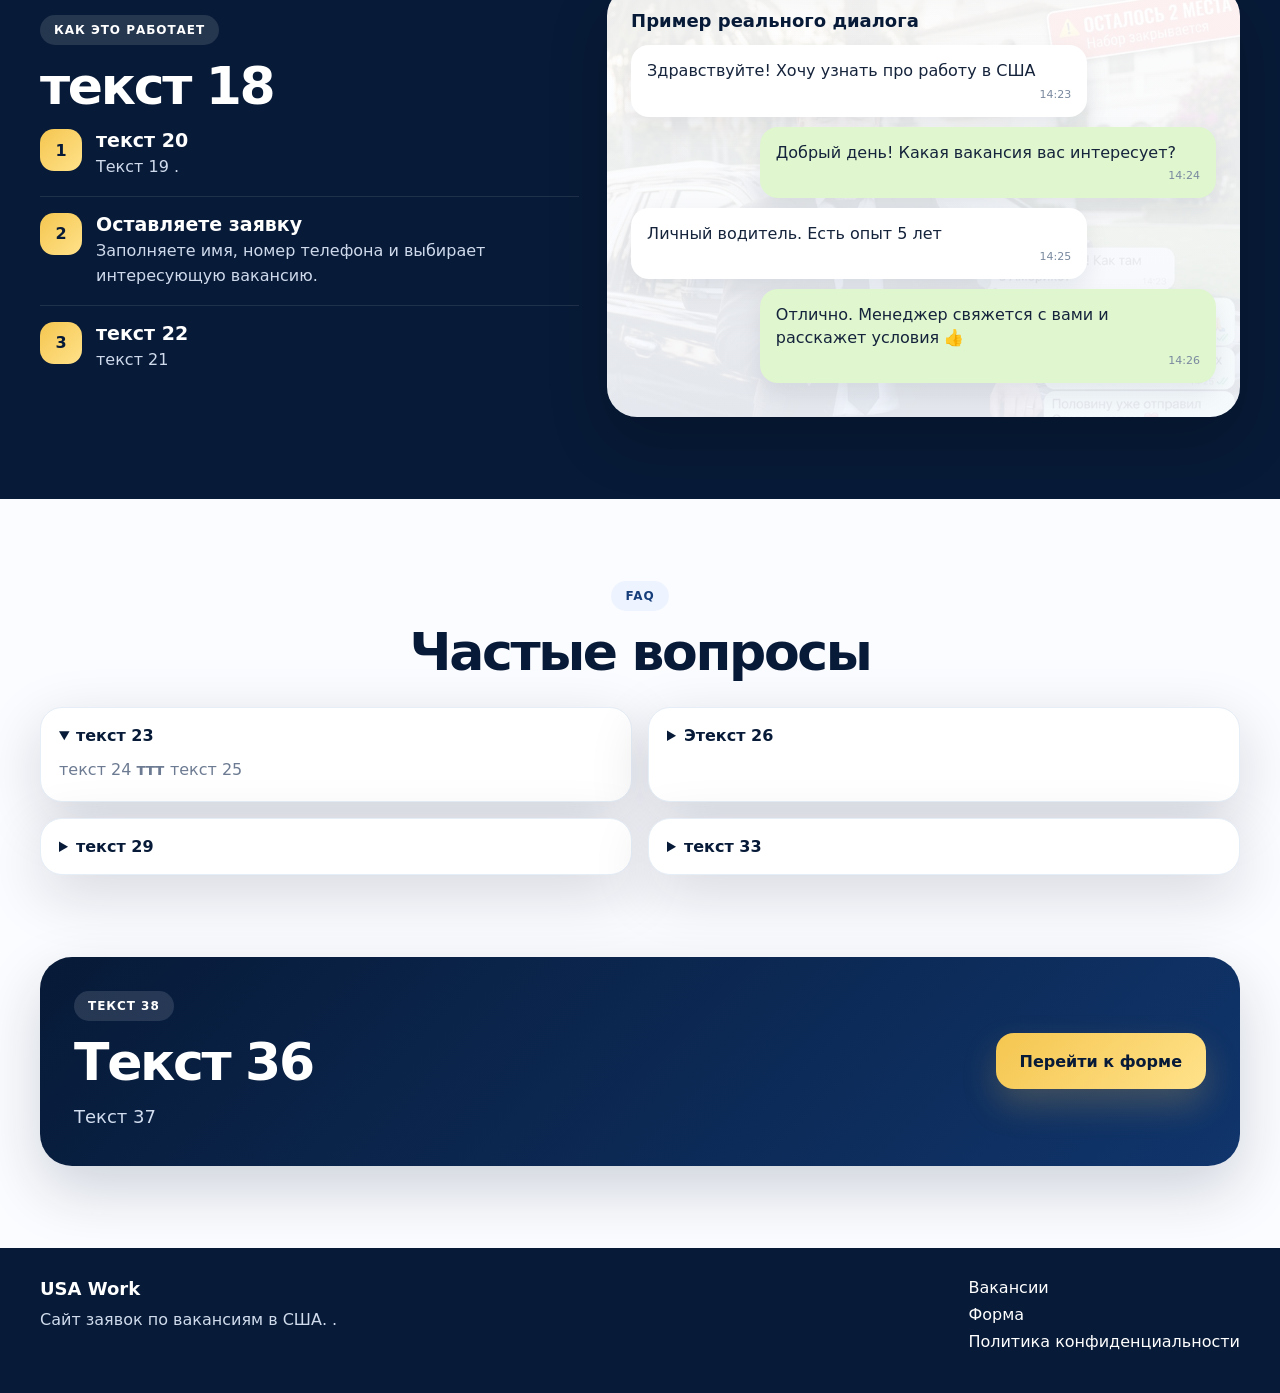
==== commit 2ed01f8f: "Update index.html" ====
--- a/index.html
+++ b/index.html
@@ -251,12 +251,12 @@
           <h2>Текст 17 </h2>
           <p>Текст 16</p>
           <ul class="premium-list">
-            <li>Анимация появления блоков при скролле</li>
-            <li>Плавная смена hero-фонов</li>
-            <li>Подсветка курсора на десктопе</li>
-            <li>Небольшой 3D tilt на карточках</li>
-            <li>Счётчики и hover-эффекты</li>
-            <li>Лиды сразу уходят в Google Sheets</li>
+            <li>Текст 222</li>
+            <li> текст 3333 </li>
+            <li>текст 4444</li>
+            <li>текст 5555 </li>
+            <li>текст 66666</li>
+            <li>текст 7777</li>
           </ul>
         </div>
 
@@ -265,7 +265,7 @@
             <img src="assets/card-housekeeper-chat.jpg" alt="Домработница в США">
             <div class="showcase-info glass">
               <strong>Натуральный стиль</strong>
-              <span>Изображения выглядят реалистично и вызывают доверие</span>
+              <span>Изображения </span>
             </div>
           </div>
           <div class="showcase-card reveal">
